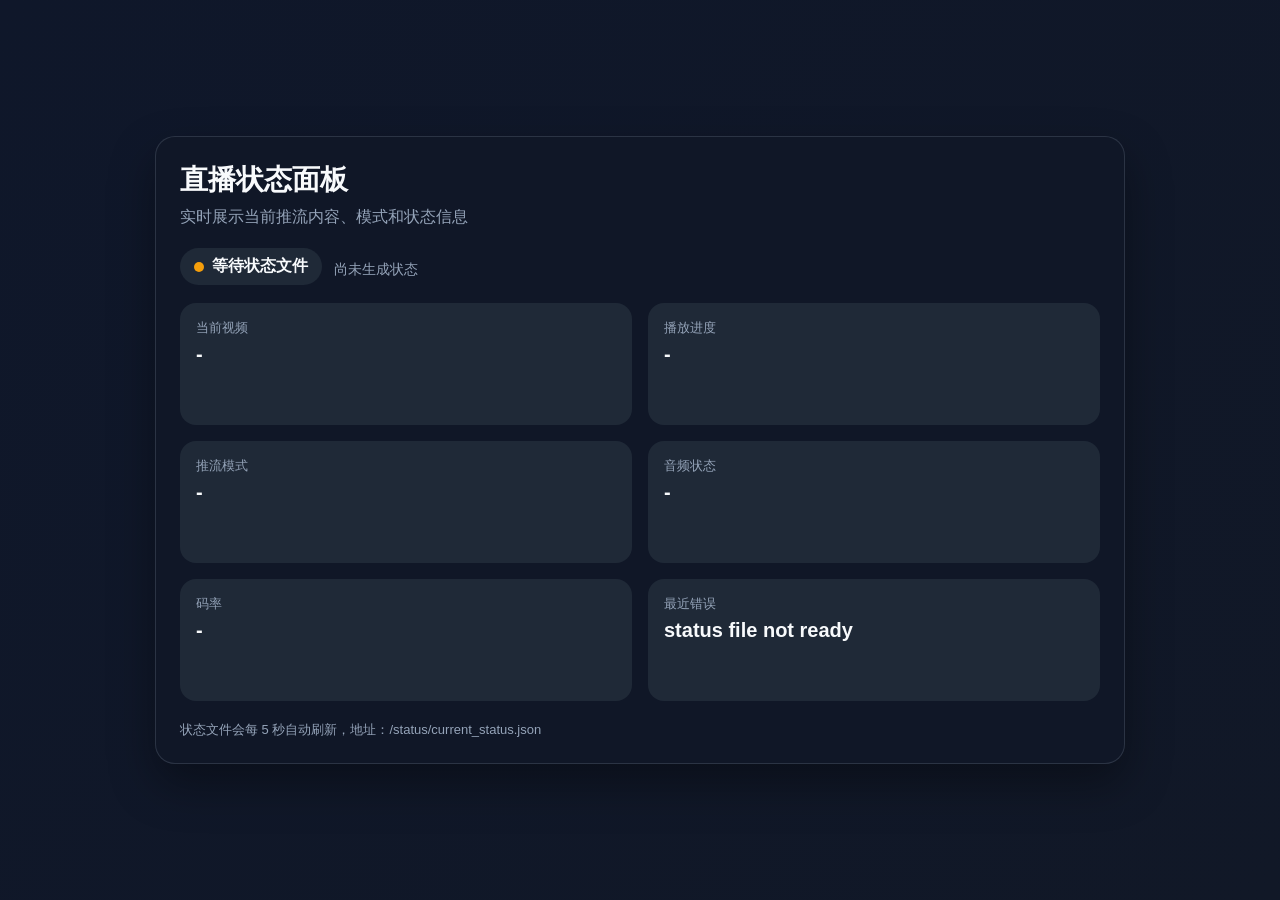
==== web/index.html @ e913336b "Add files via upload" ====
<!DOCTYPE html>
<html lang="zh-CN">
<head>
  <meta charset="UTF-8" />
  <meta name="viewport" content="width=device-width, initial-scale=1.0" />
  <title>直播状态面板</title>
  <style>
    :root {
      color-scheme: dark;
      --bg: #0f172a;
      --panel: #111827;
      --panel-2: #1f2937;
      --text: #f8fafc;
      --muted: #94a3b8;
      --accent: #38bdf8;
      --good: #22c55e;
      --warn: #f59e0b;
      --bad: #ef4444;
    }
    body {
      margin: 0;
      font-family: Arial, Helvetica, sans-serif;
      background: linear-gradient(135deg, var(--bg), #111827);
      color: var(--text);
      min-height: 100vh;
      display: flex;
      align-items: center;
      justify-content: center;
      padding: 24px;
      box-sizing: border-box;
    }
    .card {
      width: min(920px, 100%);
      background: rgba(17, 24, 39, 0.95);
      border: 1px solid rgba(148, 163, 184, 0.2);
      border-radius: 20px;
      box-shadow: 0 20px 45px rgba(0,0,0,0.35);
      padding: 24px;
    }
    h1 { margin: 0 0 8px; font-size: 28px; }
    .subtitle { margin: 0 0 20px; color: var(--muted); }
    .status-row {
      display: flex; align-items: center; gap: 12px; margin-bottom: 18px;
    }
    .pill {
      display: inline-flex; align-items: center; gap: 8px; padding: 8px 14px;
      border-radius: 999px; font-weight: 600; background: var(--panel-2);
    }
    .pill::before {
      content: ''; width: 10px; height: 10px; border-radius: 50%; background: var(--accent);
      display: inline-block;
    }
    .pill.streaming::before { background: var(--good); }
    .pill.error::before { background: var(--bad); }
    .pill.waiting::before { background: var(--warn); }
    .grid {
      display: grid; grid-template-columns: repeat(2, minmax(0, 1fr)); gap: 16px;
      margin-top: 16px;
    }
    .item {
      background: var(--panel-2);
      border-radius: 16px;
      padding: 16px;
      min-height: 90px;
    }
    .label { color: var(--muted); font-size: 13px; margin-bottom: 6px; }
    .value { font-size: 20px; font-weight: 600; word-break: break-all; }
    .muted { color: var(--muted); font-size: 14px; margin-top: 6px; }
    .footer { margin-top: 20px; color: var(--muted); font-size: 13px; }
    @media (max-width: 720px) { .grid { grid-template-columns: 1fr; } }
  </style>
</head>
<body>
  <div class="card">
    <h1>直播状态面板</h1>
    <p class="subtitle">实时展示当前推流内容、模式和状态信息</p>
    <div class="status-row">
      <span id="status-pill" class="pill">正在读取状态…</span>
      <span id="updated-at" class="muted"></span>
    </div>
    <div class="grid">
      <div class="item"><div class="label">当前视频</div><div id="current-video" class="value">-</div></div>
      <div class="item"><div class="label">播放进度</div><div id="playlist" class="value">-</div></div>
      <div class="item"><div class="label">推流模式</div><div id="mode" class="value">-</div></div>
      <div class="item"><div class="label">音频状态</div><div id="audio" class="value">-</div></div>
      <div class="item"><div class="label">码率</div><div id="bitrate" class="value">-</div></div>
      <div class="item"><div class="label">最近错误</div><div id="error" class="value">-</div></div>
    </div>
    <div class="footer">状态文件会每 5 秒自动刷新，地址：/status/current_status.json</div>
  </div>

  <script>
    const statusPill = document.getElementById('status-pill');
    const updatedAt = document.getElementById('updated-at');
    const currentVideo = document.getElementById('current-video');
    const playlist = document.getElementById('playlist');
    const mode = document.getElementById('mode');
    const audio = document.getElementById('audio');
    const bitrate = document.getElementById('bitrate');
    const error = document.getElementById('error');

    async function loadStatus() {
      try {
        const response = await fetch('/status/current_status.json?ts=' + Date.now());
        if (!response.ok) throw new Error('status file not ready');
        const data = await response.json();
        render(data);
      } catch (e) {
        statusPill.className = 'pill waiting';
        statusPill.textContent = '等待状态文件';
        updatedAt.textContent = '尚未生成状态';
        currentVideo.textContent = '-';
        playlist.textContent = '-';
        mode.textContent = '-';
        audio.textContent = '-';
        bitrate.textContent = '-';
        error.textContent = e.message;
      }
    }

    function render(data) {
      const status = data.status || 'waiting';
      statusPill.className = 'pill ' + (status === 'error' ? 'error' : status === 'playing' ? 'streaming' : 'waiting');
      statusPill.textContent = status === 'error' ? '异常' : status === 'playing' ? '推流中' : status === 'starting' ? '启动中' : '等待中';
      updatedAt.textContent = '更新时间：' + (data.updated_at || '-');
      currentVideo.textContent = data.current_video || '-';
      playlist.textContent = (data.playlist_index || 0) + '/' + (data.playlist_total || 0);
      mode.textContent = data.mode || '-';
      audio.textContent = data.audio || '-';
      bitrate.textContent = (data.video_bitrate || '-') + ' / ' + (data.maxrate || '-') + ' / ' + (data.bufsize || '-');
      error.textContent = data.last_error || '暂无';
    }

    loadStatus();
    setInterval(loadStatus, 5000);
  </script>
</body>
</html>
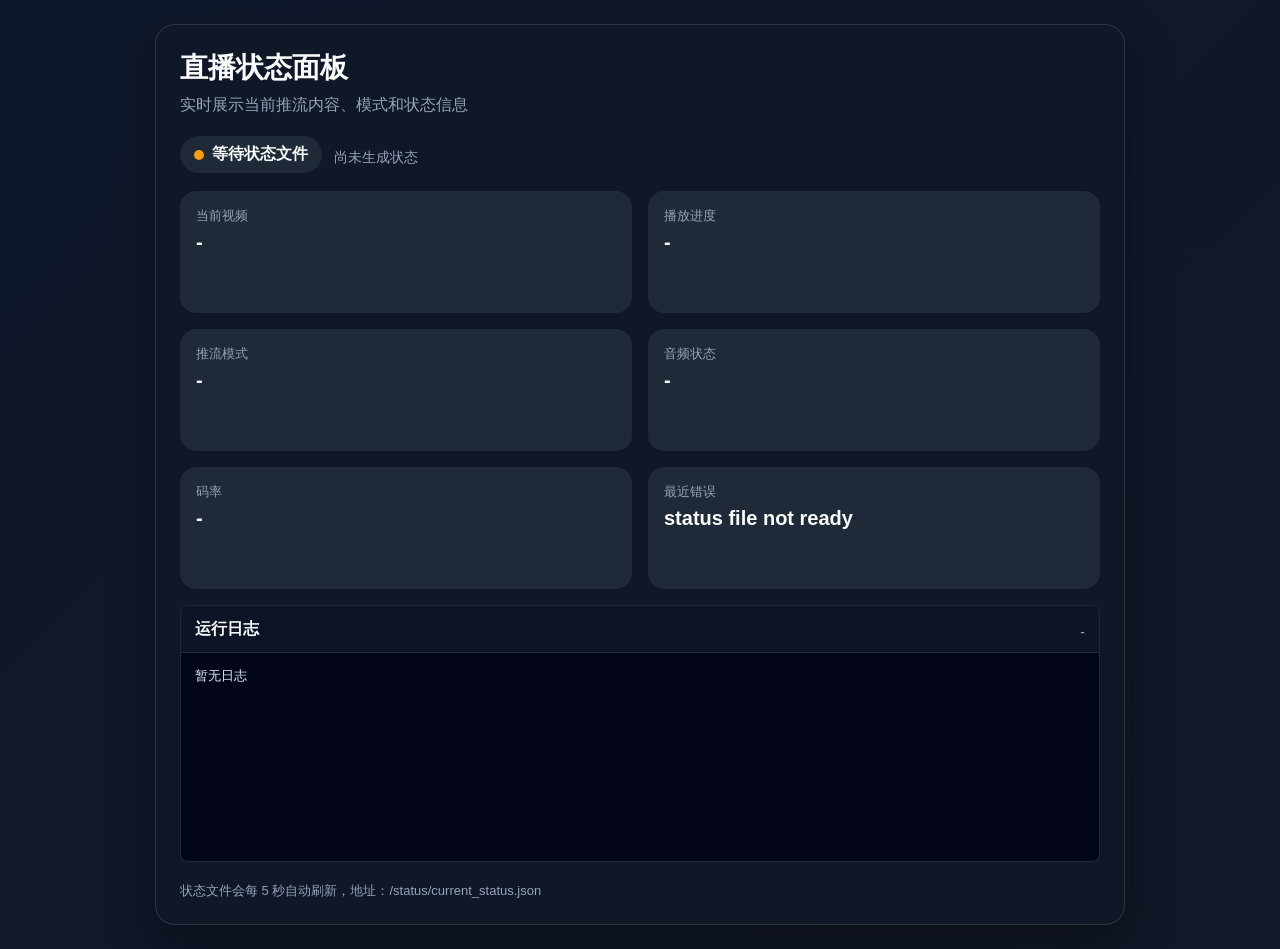
==== commit 730c629e: "Add files via upload" ====
--- a/web/index.html
+++ b/web/index.html
@@ -66,6 +66,34 @@
     .label { color: var(--muted); font-size: 13px; margin-bottom: 6px; }
     .value { font-size: 20px; font-weight: 600; word-break: break-all; }
     .muted { color: var(--muted); font-size: 14px; margin-top: 6px; }
+    .log-panel {
+      margin-top: 16px;
+      background: #020617;
+      border: 1px solid rgba(148, 163, 184, 0.2);
+      border-radius: 8px;
+      overflow: hidden;
+    }
+    .log-head {
+      display: flex;
+      align-items: center;
+      justify-content: space-between;
+      gap: 12px;
+      padding: 12px 14px;
+      background: rgba(15, 23, 42, 0.85);
+      border-bottom: 1px solid rgba(148, 163, 184, 0.18);
+    }
+    .log-title { font-weight: 700; }
+    .log-body {
+      margin: 0;
+      padding: 14px;
+      min-height: 180px;
+      max-height: 320px;
+      overflow: auto;
+      white-space: pre-wrap;
+      word-break: break-word;
+      color: #dbeafe;
+      font: 13px/1.55 Consolas, Monaco, 'Courier New', monospace;
+    }
     .footer { margin-top: 20px; color: var(--muted); font-size: 13px; }
     @media (max-width: 720px) { .grid { grid-template-columns: 1fr; } }
   </style>
@@ -86,6 +114,13 @@
       <div class="item"><div class="label">码率</div><div id="bitrate" class="value">-</div></div>
       <div class="item"><div class="label">最近错误</div><div id="error" class="value">-</div></div>
     </div>
+    <div class="log-panel">
+      <div class="log-head">
+        <div class="log-title">运行日志</div>
+        <div id="log-count" class="muted">-</div>
+      </div>
+      <pre id="logs" class="log-body">正在读取日志...</pre>
+    </div>
     <div class="footer">状态文件会每 5 秒自动刷新，地址：/status/current_status.json</div>
   </div>
 
@@ -98,6 +133,8 @@
     const audio = document.getElementById('audio');
     const bitrate = document.getElementById('bitrate');
     const error = document.getElementById('error');
+    const logs = document.getElementById('logs');
+    const logCount = document.getElementById('log-count');
 
     async function loadStatus() {
       try {
@@ -115,6 +152,8 @@
         audio.textContent = '-';
         bitrate.textContent = '-';
         error.textContent = e.message;
+        logs.textContent = '暂无日志';
+        logCount.textContent = '-';
       }
     }
 
@@ -129,6 +168,10 @@
       audio.textContent = data.audio || '-';
       bitrate.textContent = (data.video_bitrate || '-') + ' / ' + (data.maxrate || '-') + ' / ' + (data.bufsize || '-');
       error.textContent = data.last_error || '暂无';
+      const logLines = Array.isArray(data.logs) ? data.logs : [];
+      logs.textContent = logLines.length ? logLines.join('\n') : '暂无日志';
+      logCount.textContent = logLines.length ? '最近 ' + logLines.length + ' 条' : '暂无';
+      logs.scrollTop = logs.scrollHeight;
     }
 
     loadStatus();
